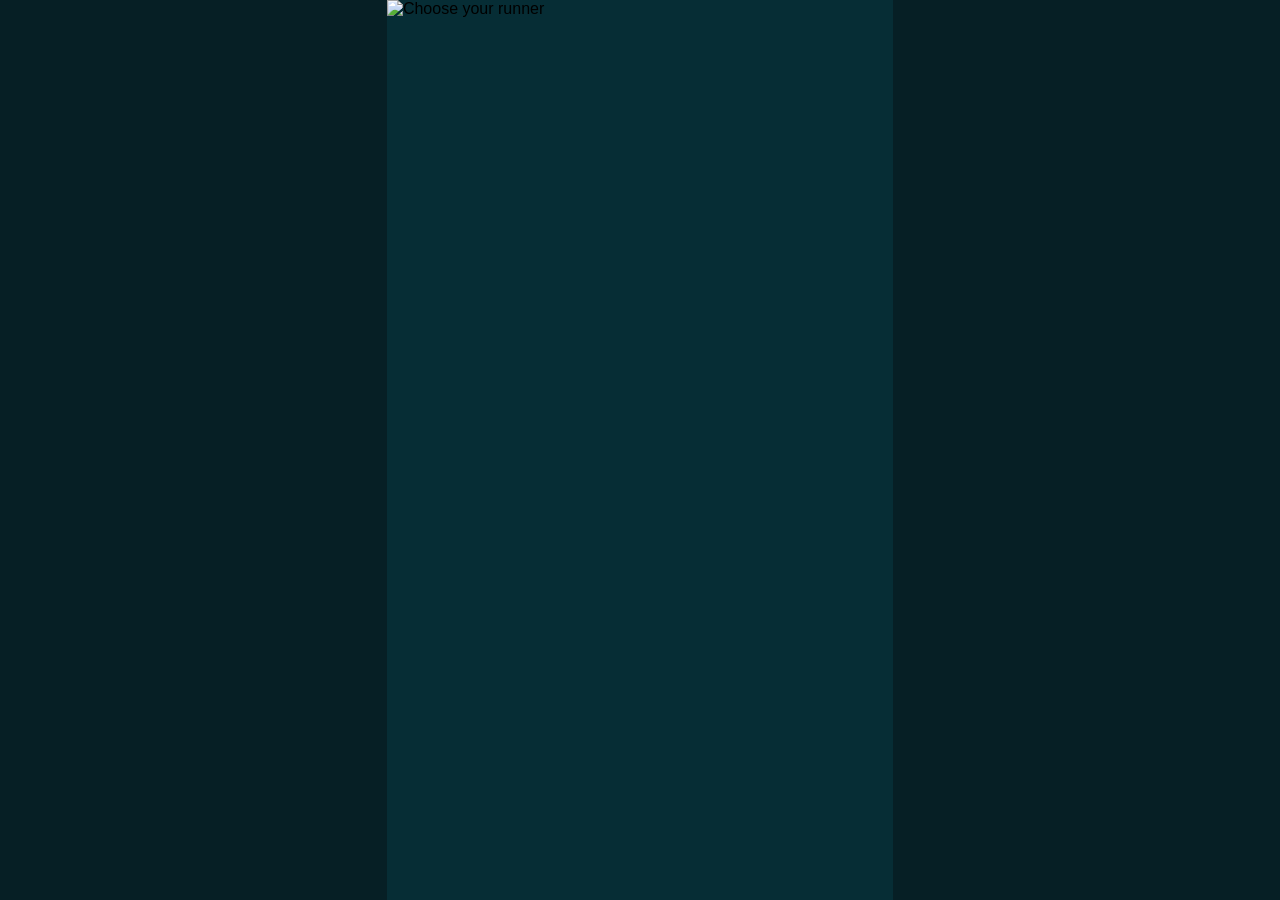
==== screen02.html @ 39b7ab06 "Add files via upload" ====
<!doctype html><html lang="en"><head><meta charset="utf-8"><meta name="viewport" content="width=device-width,initial-scale=1,viewport-fit=cover,user-scalable=no"><title>Choose Your Runner</title><link rel="stylesheet" href="./styles.css"></head><body><div id="app"><div class="screen active"><img id="runnerArt" class="art" alt="Choose your runner"><div id="cards"></div><button class="hotspot" aria-label="Back" style="left:2%;top:2%;width:18%;height:8%" onclick="BR.go('index.html')"></button><button id="confirmHotspot" class="hotspot" aria-label="Choose runner" style="right:4%;bottom:7%;width:46%;height:13%"></button></div></div><div id="flash"></div><script src="./app.js"></script><script>
const names={rookie:"THE ROOKIE",skater:"THE SKATER",brona:"BRONA",racer:"THE RACER",chiller:"THE CHILLER",dreamer:"THE DREAMER"};
const art=document.getElementById('runnerArt');
function render(){
  const c=BR.selected(); art.src=BR.A+'screen02-'+c+'.png';
}
function select(c){BR.setSelected(c);render();BR.toast(names[c]+' SELECTED')}
const cards=document.getElementById('cards');
BR.CHARACTERS.forEach((c,i)=>{
  const b=document.createElement('button');b.className='hotspot';b.setAttribute('aria-label',names[c]);
  b.style.left=(1+i*16.35)+'%';b.style.width='15.8%';b.style.top='24%';b.style.height='20%';
  b.onclick=()=>select(c);cards.appendChild(b);
});
document.getElementById('confirmHotspot').onclick=()=>{BR.confirmSound();BR.go('screen03.html',false)};
render();
</script></body></html>
---- styles.css ----
:root{
  --cream:#f7edcf;
  --teal:#062d35;
  --orange:#ffad16;
  --red:#ef3d2f;
  --ink:#08151a;
}
*{box-sizing:border-box;-webkit-tap-highlight-color:transparent}
html,body{margin:0;width:100%;height:100%;background:#061f25;overflow:hidden}
body{font-family:Arial,Helvetica,sans-serif}
#app{position:fixed;inset:0;background:var(--teal);overflow:hidden}
.screen{position:absolute;inset:0;opacity:0;pointer-events:none;transform:translateX(2%);transition:opacity .22s ease,transform .32s cubic-bezier(.2,.8,.2,1)}
.screen.active{opacity:1;pointer-events:auto;transform:none}
.art{position:absolute;inset:0;width:100%;height:100%;object-fit:cover;display:block;user-select:none}
.hotspot{position:absolute;border:0;background:transparent;cursor:pointer;z-index:5}
.hotspot:active{transform:scale(.98)}
#flash{position:fixed;inset:0;background:#fff;opacity:0;pointer-events:none;z-index:100}
#flash.on{animation:flash .35s ease}
@keyframes flash{0%{opacity:.0}35%{opacity:.18}100%{opacity:0}}
.toast{position:fixed;left:50%;bottom:5%;transform:translate(-50%,20px);opacity:0;z-index:120;padding:12px 20px;border-radius:999px;background:#061a20;color:var(--cream);border:2px solid var(--orange);font-weight:800;letter-spacing:.04em;transition:.25s}
.toast.show{opacity:1;transform:translate(-50%,0)}
/* Screen 05 */
#scanner{background:#06242b}
.scan-header{position:absolute;top:3.5%;left:4%;right:4%;text-align:center;color:var(--cream);z-index:3}
.scan-header h1{margin:0;font-size:clamp(42px,8vw,82px);line-height:.9;font-weight:1000;letter-spacing:-.04em}
.scan-header h2{margin:0;font-size:clamp(28px,5.5vw,58px);line-height:1;font-weight:1000}
.scan-header p{margin:14px 0 0;font-size:clamp(16px,3.3vw,30px);font-weight:700}
.scan-frame{position:absolute;left:8%;right:8%;top:36%;height:34%;border:8px solid #fff;border-radius:28px;box-shadow:0 0 0 5px #ef3d2f,0 0 35px rgba(255,174,22,.3);overflow:hidden;background:#092b31;z-index:2}
#camera{width:100%;height:100%;object-fit:cover;display:none;transform:scaleX(-1)}
.camera-placeholder{position:absolute;inset:0;display:flex;align-items:center;justify-content:center;color:#cfc6aa;font-weight:900;font-size:clamp(18px,4vw,34px);text-align:center;padding:30px}
.scan-corners:before,.scan-corners:after{content:"";position:absolute;inset:5%;border:4px solid transparent;border-top-color:#ff392d;border-left-color:#ff392d;border-radius:18px;pointer-events:none}
.scan-line{position:absolute;left:6%;right:6%;height:4px;background:#ff3d2f;box-shadow:0 0 15px #ff3d2f;top:15%;opacity:0;z-index:4}
.scanning .scan-line{opacity:1;animation:scanline 1.7s linear infinite}
@keyframes scanline{0%{top:10%}50%{top:85%}100%{top:10%}}
.scan-btn{position:absolute;left:12%;right:12%;bottom:7%;height:8%;border-radius:22px;border:3px solid #f7edcf;background:#ffad16;color:#07191d;font-size:clamp(20px,4vw,34px);font-weight:1000;z-index:4}
.close-scan{position:absolute;left:4%;top:3%;z-index:5;background:none;border:0;color:var(--cream);font-size:50px;line-height:1}
.bolt{position:absolute;right:5%;top:3%;z-index:5;color:var(--orange);font-size:48px}
.status{position:absolute;bottom:2%;left:0;right:0;text-align:center;color:var(--cream);font-size:clamp(18px,4vw,30px);font-weight:800;z-index:3}
.success{position:absolute;inset:0;background:rgba(6,36,43,.94);display:none;z-index:10;align-items:center;justify-content:center;flex-direction:column;text-align:center;color:var(--cream);padding:30px}
.success.show{display:flex}
.success h3{font-size:clamp(38px,8vw,72px);margin:0 0 12px;color:var(--orange)}
.success p{font-size:clamp(16px,4vw,28px);max-width:760px}
.success button{margin-top:20px;padding:14px 28px;border-radius:16px;border:2px solid var(--cream);background:var(--red);color:#fff;font-size:20px;font-weight:900}
@media (orientation:landscape){
  #app{max-width:56.25vh;margin:auto}
}
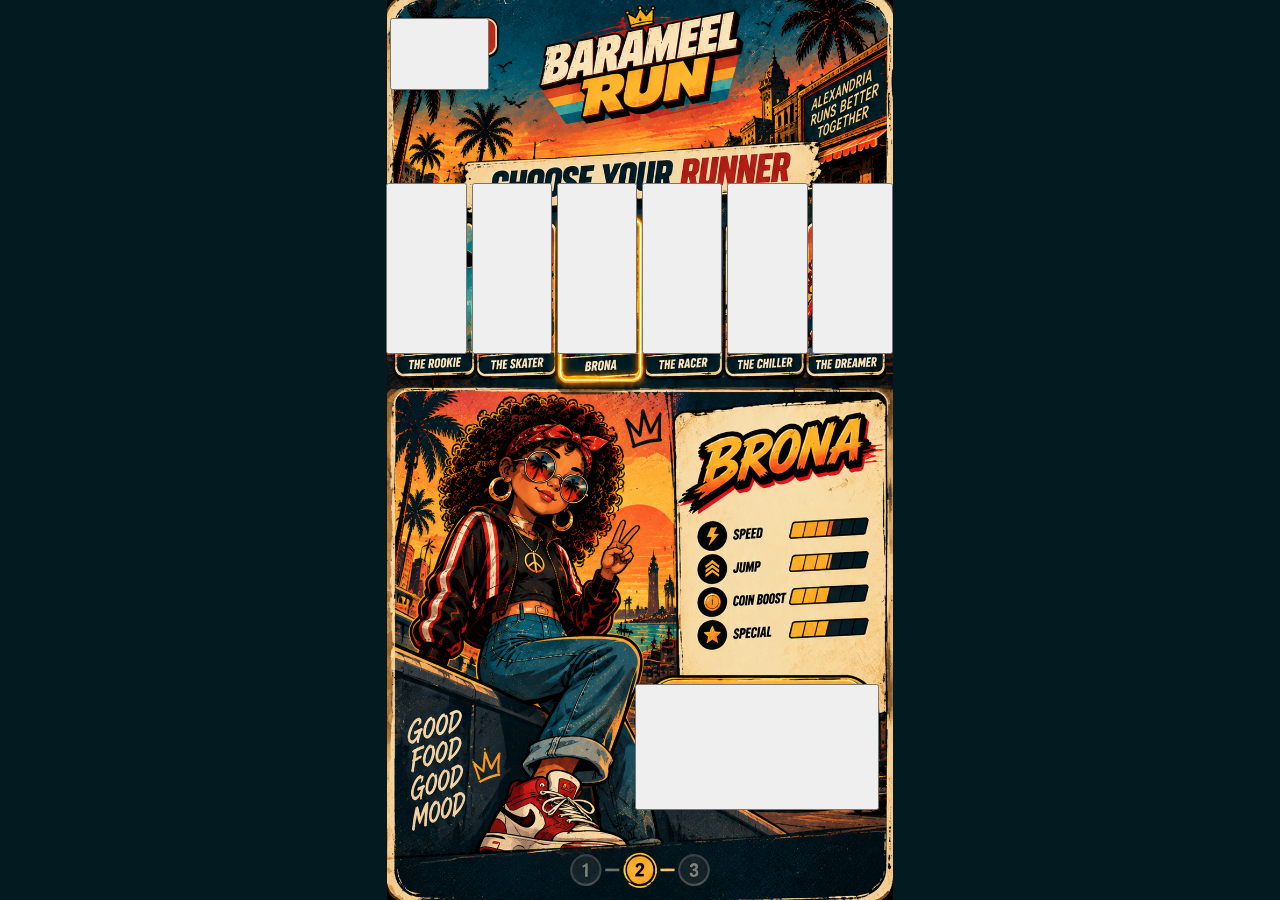
==== commit d470144c: "Add files via upload" ====
--- a/screen02.html
+++ b/screen02.html
@@ -1,16 +1,7 @@
-<!doctype html><html lang="en"><head><meta charset="utf-8"><meta name="viewport" content="width=device-width,initial-scale=1,viewport-fit=cover,user-scalable=no"><title>Choose Your Runner</title><link rel="stylesheet" href="./styles.css"></head><body><div id="app"><div class="screen active"><img id="runnerArt" class="art" alt="Choose your runner"><div id="cards"></div><button class="hotspot" aria-label="Back" style="left:2%;top:2%;width:18%;height:8%" onclick="BR.go('index.html')"></button><button id="confirmHotspot" class="hotspot" aria-label="Choose runner" style="right:4%;bottom:7%;width:46%;height:13%"></button></div></div><div id="flash"></div><script src="./app.js"></script><script>
-const names={rookie:"THE ROOKIE",skater:"THE SKATER",brona:"BRONA",racer:"THE RACER",chiller:"THE CHILLER",dreamer:"THE DREAMER"};
+<!doctype html><html lang="en"><head><meta charset="utf-8"><meta name="viewport" content="width=device-width,initial-scale=1,viewport-fit=cover,user-scalable=no"><title>BARAMEEL RUN — Choose Your Runner</title><link rel="stylesheet" href="./styles.css"></head><body><main class="stage fade-in"><img id="runnerArt" class="base" alt="Choose your runner"><div id="cards"></div><button class="hotspot" aria-label="Back" style="left:2%;top:2%;width:19%;height:8%" onclick="BR.go('index.html')"></button><button id="confirm" class="hotspot" aria-label="Choose runner" style="left:49%;bottom:10%;width:47%;height:14%"></button></main><script src="./app.js"></script><script>
 const art=document.getElementById('runnerArt');
-function render(){
-  const c=BR.selected(); art.src=BR.A+'screen02-'+c+'.png';
-}
-function select(c){BR.setSelected(c);render();BR.toast(names[c]+' SELECTED')}
-const cards=document.getElementById('cards');
-BR.CHARACTERS.forEach((c,i)=>{
-  const b=document.createElement('button');b.className='hotspot';b.setAttribute('aria-label',names[c]);
-  b.style.left=(1+i*16.35)+'%';b.style.width='15.8%';b.style.top='24%';b.style.height='20%';
-  b.onclick=()=>select(c);cards.appendChild(b);
-});
-document.getElementById('confirmHotspot').onclick=()=>{BR.confirmSound();BR.go('screen03.html',false)};
-render();
-</script></body></html>+function render(){art.src='./assets/screen02-'+BR.selected()+'.png'}
+function select(c){BR.selectRunner(c);render();BR.selectSound(c);BR.flash();BR.toast(BR.RUNNERS[c].name+' SELECTED')}
+BR.CHARACTERS.forEach((c,i)=>{const b=document.createElement('button');b.className='hotspot';b.setAttribute('aria-label',BR.RUNNERS[c].name);b.style.left=(1.3+i*16.35)+'%';b.style.width='15.5%';b.style.top='20.3%';b.style.height='19%';b.onclick=()=>select(c);document.getElementById('cards').appendChild(b)});
+document.getElementById('confirm').onclick=()=>{BR.confirmSound();BR.go('screen03.html')};render();
+</script></body></html>
--- a/styles.css
+++ b/styles.css
@@ -1,47 +1,62 @@
+:root{
+  --teal:#062731;--teal2:#0b3540;--cream:#f7ecd5;--orange:#f04b28;--yellow:#f7bd27;--red:#d92f25;--cyan:#18cbd0;--green:#35c86b;--ink:#071a20;
+}
+*{box-sizing:border-box}
+html,body{margin:0;width:100%;height:100%;min-height:100%;background:#031a21;color:var(--cream);font-family:Arial,Helvetica,sans-serif;overflow:hidden}
+body{min-height:100dvh;display:grid;place-items:center;padding:env(safe-area-inset-top) env(safe-area-inset-right) env(safe-area-inset-bottom) env(safe-area-inset-left)}
+.stage{position:relative;width:min(100vw,calc(100dvh * .5784));height:min(100dvh,calc(100vw / .5784));aspect-ratio:996/1722;overflow:hidden;isolation:isolate}
+.stage>img.base{position:absolute;inset:0;width:100%;height:100%;object-fit:contain;object-position:center;display:block;user-select:none;-webkit-user-drag:none}
+.hotspot{position:absolute;display:block;z-index:20;cursor:pointer;-webkit-tap-highlight-color:transparent}
+.hotspot:active{transform:scale(.985)}
+.back{left:1%;top:2%;width:19%;height:5.5%}
+.fade-in{animation:fadeIn .22s ease both}.flash{animation:flash .2s ease}
+@keyframes fadeIn{from{opacity:0;transform:scale(1.012)}to{opacity:1;transform:none}}
+@keyframes flash{0%{filter:brightness(1)}45%{filter:brightness(1.35)}100%{filter:brightness(1)}}
+.toast{position:fixed;left:50%;bottom:20px;transform:translateX(-50%);background:var(--ink);color:var(--cream);border:2px solid var(--yellow);padding:10px 14px;border-radius:12px;font-weight:900;z-index:100;box-shadow:0 5px 0 #0008;opacity:0;pointer-events:none;transition:.18s}
+.toast.show{opacity:1}
 
-:root{
-  --cream:#f7edcf;
-  --teal:#062d35;
-  --orange:#ffad16;
-  --red:#ef3d2f;
-  --ink:#08151a;
-}
-*{box-sizing:border-box;-webkit-tap-highlight-color:transparent}
-html,body{margin:0;width:100%;height:100%;background:#061f25;overflow:hidden}
-body{font-family:Arial,Helvetica,sans-serif}
-#app{position:fixed;inset:0;background:var(--teal);overflow:hidden}
-.screen{position:absolute;inset:0;opacity:0;pointer-events:none;transform:translateX(2%);transition:opacity .22s ease,transform .32s cubic-bezier(.2,.8,.2,1)}
-.screen.active{opacity:1;pointer-events:auto;transform:none}
-.art{position:absolute;inset:0;width:100%;height:100%;object-fit:cover;display:block;user-select:none}
-.hotspot{position:absolute;border:0;background:transparent;cursor:pointer;z-index:5}
-.hotspot:active{transform:scale(.98)}
-#flash{position:fixed;inset:0;background:#fff;opacity:0;pointer-events:none;z-index:100}
-#flash.on{animation:flash .35s ease}
-@keyframes flash{0%{opacity:.0}35%{opacity:.18}100%{opacity:0}}
-.toast{position:fixed;left:50%;bottom:5%;transform:translate(-50%,20px);opacity:0;z-index:120;padding:12px 20px;border-radius:999px;background:#061a20;color:var(--cream);border:2px solid var(--orange);font-weight:800;letter-spacing:.04em;transition:.25s}
-.toast.show{opacity:1;transform:translate(-50%,0)}
+/* Screen 03 runner traits overlay */
+.traits-overlay{position:absolute;left:56.8%;top:53.65%;width:39.1%;height:10.9%;z-index:12;border:2px solid var(--cream);border-radius:16px;background:rgba(6,39,49,.985);padding:2.6% 2.2%;display:flex;flex-direction:column;justify-content:space-between;box-shadow:0 3px 0 #0008;overflow:hidden}
+.trait-row{display:grid;grid-template-columns:22% 1fr;align-items:center;gap:3%;height:20%;font-size:clamp(7px,1.05vw,13px);font-weight:1000;letter-spacing:-.2px}
+.trait-label{display:flex;align-items:center;gap:4%;white-space:nowrap}
+.trait-dot{width:1.45em;height:1.45em;border-radius:50%;display:inline-grid;place-items:center;color:#061b22;background:var(--cream);font-size:.72em;flex:none}
+.trait-row:nth-child(1) .trait-dot{background:var(--orange)}
+.trait-row:nth-child(2) .trait-dot{background:var(--yellow)}
+.trait-row:nth-child(3) .trait-dot{background:var(--cyan)}
+.trait-row:nth-child(4) .trait-dot{background:var(--green)}
+.trait-bar{height:55%;background:#203c43;border-radius:999px;overflow:hidden;border:1px solid #173039;position:relative}
+.trait-fill{height:100%;width:0;border-radius:999px;transition:width .48s cubic-bezier(.2,.9,.2,1);position:relative}
+.trait-fill::after{content:"";position:absolute;inset:0;background:repeating-linear-gradient(90deg,transparent 0 12%,rgba(255,255,255,.22) 12.5% 14%);mix-blend-mode:screen}
+.trait-row:nth-child(1) .trait-fill{background:var(--orange)}
+.trait-row:nth-child(2) .trait-fill{background:var(--yellow)}
+.trait-row:nth-child(3) .trait-fill{background:var(--cyan)}
+.trait-row:nth-child(4) .trait-fill{background:var(--green)}
+.trait-fill.pulse{animation:traitPulse .52s ease}
+@keyframes traitPulse{0%{filter:brightness(1);transform:scaleX(.86);transform-origin:left}55%{filter:brightness(1.45)}100%{filter:brightness(1);transform:scaleX(1)}}
+.trait-value{text-align:right;font-size:.82em;opacity:.95}
+
 /* Screen 05 */
-#scanner{background:#06242b}
-.scan-header{position:absolute;top:3.5%;left:4%;right:4%;text-align:center;color:var(--cream);z-index:3}
-.scan-header h1{margin:0;font-size:clamp(42px,8vw,82px);line-height:.9;font-weight:1000;letter-spacing:-.04em}
-.scan-header h2{margin:0;font-size:clamp(28px,5.5vw,58px);line-height:1;font-weight:1000}
-.scan-header p{margin:14px 0 0;font-size:clamp(16px,3.3vw,30px);font-weight:700}
-.scan-frame{position:absolute;left:8%;right:8%;top:36%;height:34%;border:8px solid #fff;border-radius:28px;box-shadow:0 0 0 5px #ef3d2f,0 0 35px rgba(255,174,22,.3);overflow:hidden;background:#092b31;z-index:2}
-#camera{width:100%;height:100%;object-fit:cover;display:none;transform:scaleX(-1)}
-.camera-placeholder{position:absolute;inset:0;display:flex;align-items:center;justify-content:center;color:#cfc6aa;font-weight:900;font-size:clamp(18px,4vw,34px);text-align:center;padding:30px}
-.scan-corners:before,.scan-corners:after{content:"";position:absolute;inset:5%;border:4px solid transparent;border-top-color:#ff392d;border-left-color:#ff392d;border-radius:18px;pointer-events:none}
-.scan-line{position:absolute;left:6%;right:6%;height:4px;background:#ff3d2f;box-shadow:0 0 15px #ff3d2f;top:15%;opacity:0;z-index:4}
-.scanning .scan-line{opacity:1;animation:scanline 1.7s linear infinite}
-@keyframes scanline{0%{top:10%}50%{top:85%}100%{top:10%}}
-.scan-btn{position:absolute;left:12%;right:12%;bottom:7%;height:8%;border-radius:22px;border:3px solid #f7edcf;background:#ffad16;color:#07191d;font-size:clamp(20px,4vw,34px);font-weight:1000;z-index:4}
-.close-scan{position:absolute;left:4%;top:3%;z-index:5;background:none;border:0;color:var(--cream);font-size:50px;line-height:1}
-.bolt{position:absolute;right:5%;top:3%;z-index:5;color:var(--orange);font-size:48px}
-.status{position:absolute;bottom:2%;left:0;right:0;text-align:center;color:var(--cream);font-size:clamp(18px,4vw,30px);font-weight:800;z-index:3}
-.success{position:absolute;inset:0;background:rgba(6,36,43,.94);display:none;z-index:10;align-items:center;justify-content:center;flex-direction:column;text-align:center;color:var(--cream);padding:30px}
-.success.show{display:flex}
-.success h3{font-size:clamp(38px,8vw,72px);margin:0 0 12px;color:var(--orange)}
-.success p{font-size:clamp(16px,4vw,28px);max-width:760px}
-.success button{margin-top:20px;padding:14px 28px;border-radius:16px;border:2px solid var(--cream);background:var(--red);color:#fff;font-size:20px;font-weight:900}
-@media (orientation:landscape){
-  #app{max-width:56.25vh;margin:auto}
-}
+.scan-stage{position:relative;width:min(100vw,calc(100dvh * .5625));height:min(100dvh,calc(100vw / .5625));aspect-ratio:9/16;background:var(--teal);overflow:hidden;color:var(--cream)}
+.scan-stage:before{content:"";position:absolute;inset:0;background:radial-gradient(circle at 50% 32%,#0f4a55 0,#082f39 42%,#041f27 100%);z-index:0}
+.scan-close{position:absolute;left:6%;top:3.5%;width:12%;height:5.5%;z-index:20;color:var(--cream);font-size:clamp(28px,7vw,54px);font-weight:900;line-height:1;text-decoration:none;text-align:center}
+.scan-bolt{position:absolute;right:6%;top:3.2%;color:var(--yellow);font-size:clamp(28px,7vw,54px);z-index:10}
+.scan-title{position:absolute;top:5.5%;left:7%;right:7%;z-index:5;text-align:center;font-weight:1000;line-height:.82;letter-spacing:-.04em;font-size:clamp(48px,13vw,108px);text-transform:uppercase;text-shadow:4px 4px 0 #000}
+.scan-title span{display:block;color:var(--cream)}
+.scan-sub{position:absolute;top:25%;left:8%;right:8%;z-index:5;text-align:center;font-size:clamp(17px,4.5vw,31px);font-weight:900;line-height:1.05}
+.camera-frame{position:absolute;left:7%;right:7%;top:32%;height:39%;z-index:4;border:7px solid var(--red);border-radius:28px;background:#061f27;box-shadow:0 0 0 6px var(--cream),0 0 25px #f04b2855;overflow:hidden}
+.camera-inner{position:absolute;inset:16px;border:4px solid var(--red);border-radius:20px;overflow:hidden;background:#061f27}
+#cameraVideo{width:100%;height:100%;object-fit:cover;display:none;transform:scaleX(-1)}
+.camera-placeholder{position:absolute;inset:0;display:grid;place-items:center;text-align:center;padding:12%;font-weight:1000;font-size:clamp(20px,5vw,36px);line-height:1.05}
+.scan-line{position:absolute;left:7%;right:7%;top:50%;height:4px;background:var(--yellow);box-shadow:0 0 12px var(--yellow);display:none;animation:scanline 1.6s linear infinite;z-index:6}
+@keyframes scanline{0%{transform:translateY(-130px);opacity:0}12%{opacity:1}88%{opacity:1}100%{transform:translateY(130px);opacity:0}}
+.corner{position:absolute;width:48px;height:48px;border-color:var(--cream);border-style:solid;z-index:7;filter:drop-shadow(0 0 3px #000)}
+.c1{left:12px;top:12px;border-width:5px 0 0 5px}.c2{right:12px;top:12px;border-width:5px 5px 0 0}.c3{left:12px;bottom:12px;border-width:0 0 5px 5px}.c4{right:12px;bottom:12px;border-width:0 5px 5px 0}
+.scan-button{position:absolute;left:10%;right:10%;bottom:9%;height:10%;z-index:8;border:4px solid var(--cream);border-radius:24px;background:var(--yellow);color:#071d24;font-size:clamp(22px,6vw,42px);font-weight:1000;line-height:.9;box-shadow:0 7px 0 #000;cursor:pointer}
+.scan-status{position:absolute;left:8%;right:8%;bottom:3%;text-align:center;font-weight:900;font-size:clamp(14px,4vw,24px);z-index:8}
+.scan-success{position:absolute;inset:0;background:#062731eF;z-index:30;display:none;place-items:center;text-align:center;padding:15%;font-weight:1000}
+.scan-success.show{display:grid;animation:fadeIn .2s ease}
+.scan-success .box{border:5px solid var(--yellow);border-radius:24px;padding:22px;background:#0a3742;box-shadow:0 8px 0 #000;color:var(--cream)}
+.scan-success strong{display:block;color:var(--yellow);font-size:clamp(34px,9vw,70px)}
+
+@media (max-aspect-ratio:9/19){.scan-stage{width:100vw;height:calc(100vw * 16 / 9)}}
+@media (min-aspect-ratio:9/15){.scan-stage{height:100dvh;width:calc(100dvh * 9 / 16)}}
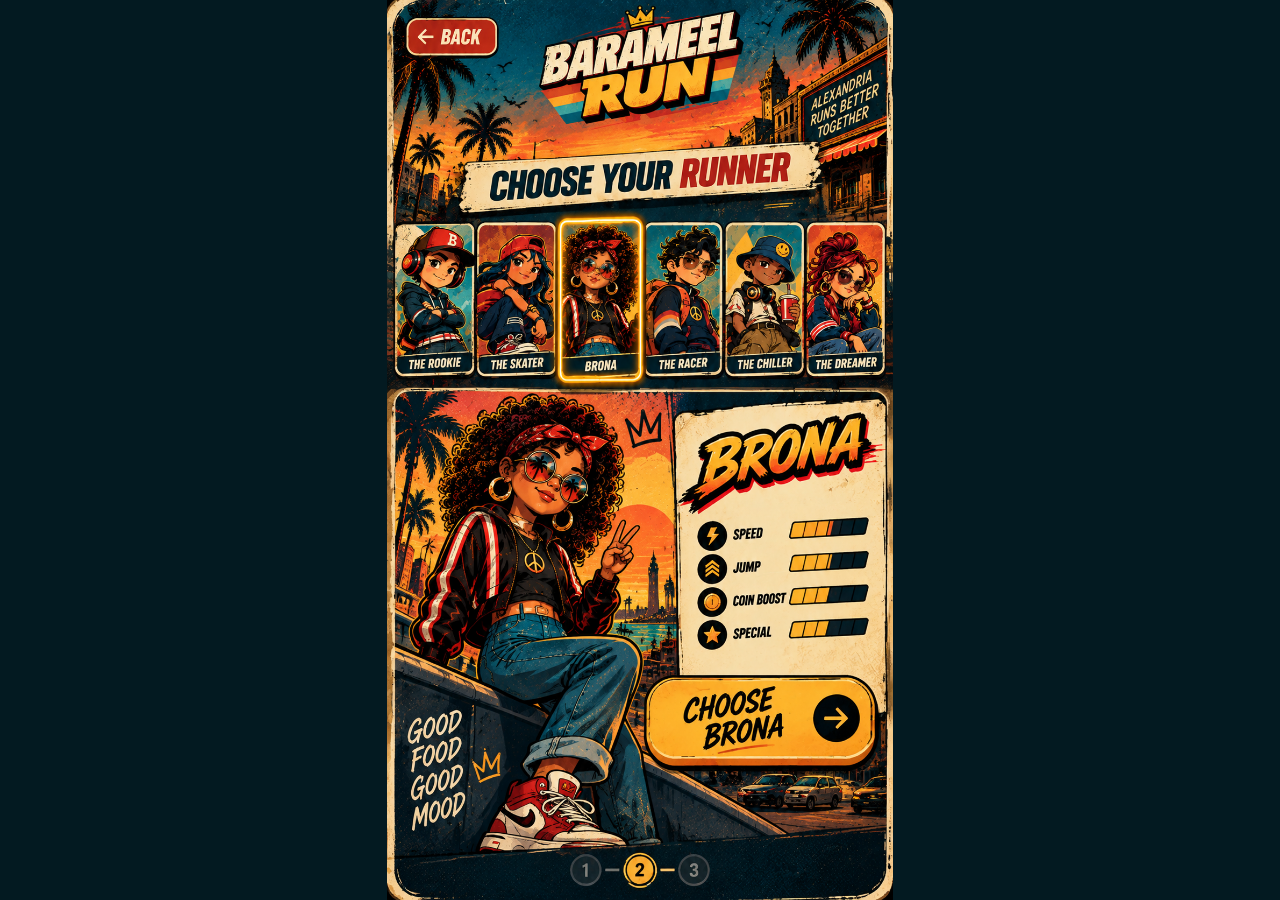
==== commit 0e830168: "Add files via upload" ====
--- a/screen02.html
+++ b/screen02.html
@@ -1,6 +1,6 @@
 <!doctype html><html lang="en"><head><meta charset="utf-8"><meta name="viewport" content="width=device-width,initial-scale=1,viewport-fit=cover,user-scalable=no"><title>BARAMEEL RUN — Choose Your Runner</title><link rel="stylesheet" href="./styles.css"></head><body><main class="stage fade-in"><img id="runnerArt" class="base" alt="Choose your runner"><div id="cards"></div><button class="hotspot" aria-label="Back" style="left:2%;top:2%;width:19%;height:8%" onclick="BR.go('index.html')"></button><button id="confirm" class="hotspot" aria-label="Choose runner" style="left:49%;bottom:10%;width:47%;height:14%"></button></main><script src="./app.js"></script><script>
 const art=document.getElementById('runnerArt');
-function render(){art.src='./assets/screen02-'+BR.selected()+'.png'}
+function render(){const c=BR.selected();BR.setArt('runnerArt','./assets/screen02-'+c+'.png',['./assets/screen03-'+c+'.png'])}
 function select(c){BR.selectRunner(c);render();BR.selectSound(c);BR.flash();BR.toast(BR.RUNNERS[c].name+' SELECTED')}
 BR.CHARACTERS.forEach((c,i)=>{const b=document.createElement('button');b.className='hotspot';b.setAttribute('aria-label',BR.RUNNERS[c].name);b.style.left=(1.3+i*16.35)+'%';b.style.width='15.5%';b.style.top='20.3%';b.style.height='19%';b.onclick=()=>select(c);document.getElementById('cards').appendChild(b)});
 document.getElementById('confirm').onclick=()=>{BR.confirmSound();BR.go('screen03.html')};render();
--- a/styles.css
+++ b/styles.css
@@ -5,8 +5,8 @@
 html,body{margin:0;width:100%;height:100%;min-height:100%;background:#031a21;color:var(--cream);font-family:Arial,Helvetica,sans-serif;overflow:hidden}
 body{min-height:100dvh;display:grid;place-items:center;padding:env(safe-area-inset-top) env(safe-area-inset-right) env(safe-area-inset-bottom) env(safe-area-inset-left)}
 .stage{position:relative;width:min(100vw,calc(100dvh * .5784));height:min(100dvh,calc(100vw / .5784));aspect-ratio:996/1722;overflow:hidden;isolation:isolate}
-.stage>img.base{position:absolute;inset:0;width:100%;height:100%;object-fit:contain;object-position:center;display:block;user-select:none;-webkit-user-drag:none}
-.hotspot{position:absolute;display:block;z-index:20;cursor:pointer;-webkit-tap-highlight-color:transparent}
+.stage>img.base{position:absolute;inset:0;width:100%;height:100%;object-fit:contain;object-position:center;display:block;user-select:none;-webkit-user-drag:none;opacity:0;transition:opacity .16s ease}.stage>img.base.art-ready{opacity:1}
+.hotspot{position:absolute;display:block;z-index:20;cursor:pointer;-webkit-tap-highlight-color:transparent;background:transparent!important;border:0!important;outline:0!important;padding:0!important;margin:0!important;appearance:none!important;-webkit-appearance:none!important;box-shadow:none!important;color:transparent!important;font-size:0!important}
 .hotspot:active{transform:scale(.985)}
 .back{left:1%;top:2%;width:19%;height:5.5%}
 .fade-in{animation:fadeIn .22s ease both}.flash{animation:flash .2s ease}
@@ -60,3 +60,10 @@
 
 @media (max-aspect-ratio:9/19){.scan-stage{width:100vw;height:calc(100vw * 16 / 9)}}
 @media (min-aspect-ratio:9/15){.scan-stage{height:100dvh;width:calc(100dvh * 9 / 16)}}
+
+/* Prevent browser default controls from flashing as white rectangles. */
+button{font:inherit}
+body.art-loading:after{content:"LOADING…";position:fixed;z-index:9999;left:50%;top:50%;transform:translate(-50%,-50%);padding:10px 18px;border:3px solid var(--yellow);border-radius:14px;background:var(--teal);color:var(--cream);font-weight:1000;letter-spacing:.08em;box-shadow:0 5px 0 #000;pointer-events:none}
+.scan-stage{width:min(100vw,calc(100dvh * .5625));height:min(100dvh,calc(100vw / .5625));max-width:100vw;max-height:100dvh}
+#cameraVideo{transform:none!important;object-fit:cover}
+.scan-qr-badge{position:absolute;left:50%;top:76%;transform:translateX(-50%);z-index:8;color:var(--yellow);font-size:clamp(12px,3.2vw,21px);font-weight:1000;letter-spacing:.12em;text-align:center}
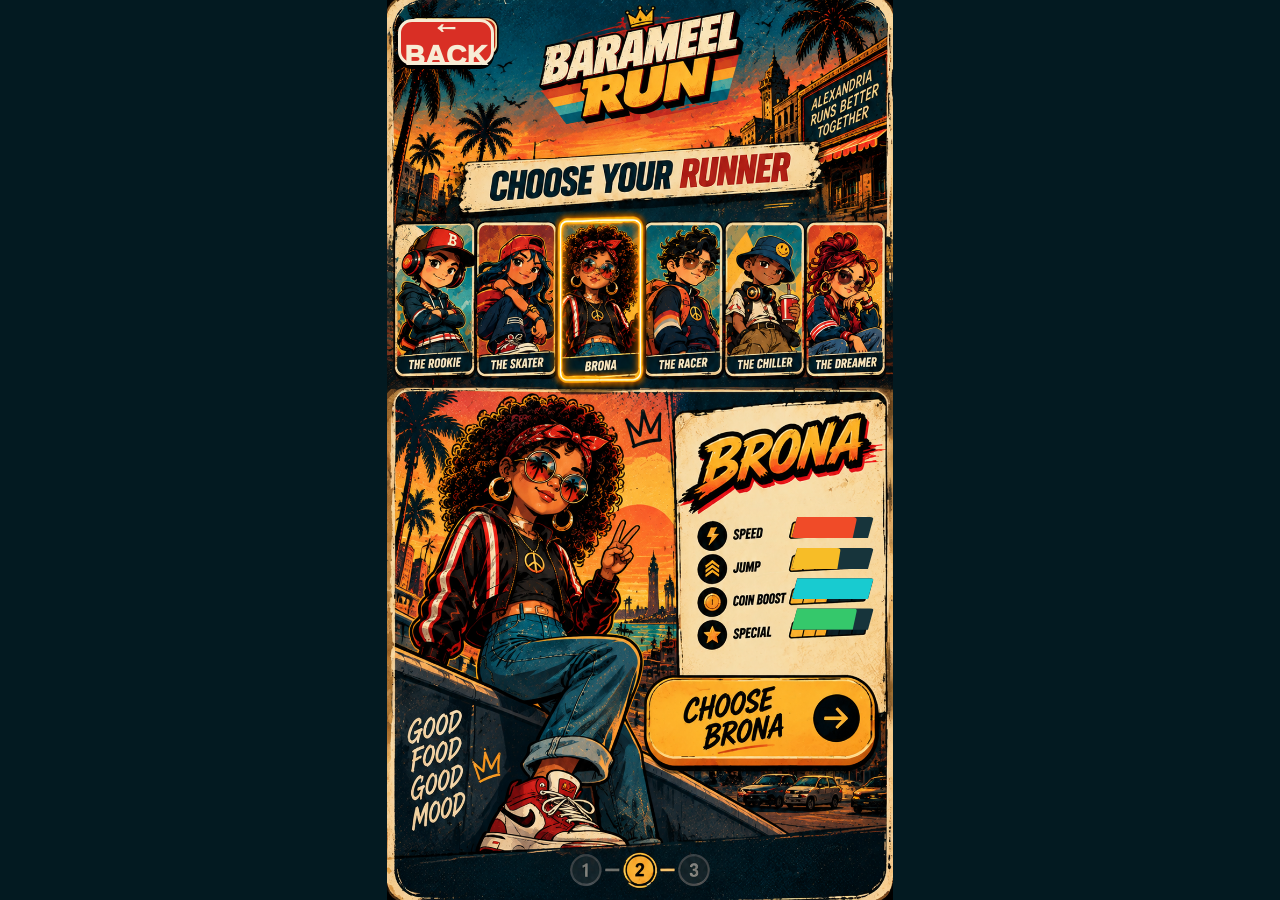
==== commit d5b4fe31: "Add files via upload" ====
--- a/screen02.html
+++ b/screen02.html
@@ -1,7 +1,18 @@
-<!doctype html><html lang="en"><head><meta charset="utf-8"><meta name="viewport" content="width=device-width,initial-scale=1,viewport-fit=cover,user-scalable=no"><title>BARAMEEL RUN — Choose Your Runner</title><link rel="stylesheet" href="./styles.css"></head><body><main class="stage fade-in"><img id="runnerArt" class="base" alt="Choose your runner"><div id="cards"></div><button class="hotspot" aria-label="Back" style="left:2%;top:2%;width:19%;height:8%" onclick="BR.go('index.html')"></button><button id="confirm" class="hotspot" aria-label="Choose runner" style="left:49%;bottom:10%;width:47%;height:14%"></button></main><script src="./app.js"></script><script>
+<!doctype html><html lang="en"><head><meta charset="utf-8"><meta name="viewport" content="width=device-width,initial-scale=1,viewport-fit=cover,user-scalable=no"><title>BARAMEEL RUN — Choose Your Runner</title><link rel="stylesheet" href="./styles.css"></head><body><main class="stage fade-in"><img id="runnerArt" class="base" alt="Choose your runner"><div id="cards"></div><div id="barOverlay" class="screen02-bars" aria-hidden="true"><div class="screen02-bar"><div class="fill"></div></div><div class="screen02-bar"><div class="fill"></div></div><div class="screen02-bar"><div class="fill"></div></div><div class="screen02-bar"><div class="fill"></div></div></div><button class="hotspot" aria-label="Back" style="left:2%;top:2%;width:19%;height:8%" onclick="back()"></button><button id="confirm" class="hotspot" aria-label="Choose runner" style="left:49%;bottom:10%;width:47%;height:14%"></button><button id="backFallback" class="back-fallback show" type="button" aria-label="Back" onclick="back()">← BACK</button></main><script src="./app.js"></script><script>
 const art=document.getElementById('runnerArt');
-function render(){const c=BR.selected();BR.setArt('runnerArt','./assets/screen02-'+c+'.png',['./assets/screen03-'+c+'.png'])}
+const overlay=document.getElementById('barOverlay');
+const backFallback=document.getElementById('backFallback');
+const values=BR.RUNNERS;
+function back(){BR.backSound();BR.go('index.html')}
+function render(){
+  const c=BR.selected(),r=values[c];
+  BR.setArt('runnerArt','./assets/screen02-'+c+'.png',BR.CHARACTERS.map(k=>'./assets/screen03-'+k+'.png'));
+  const vals=[r.speed,r.jump,r.coin,r.energy];
+  overlay.classList.remove('animate'); void overlay.offsetWidth; overlay.classList.add('animate');
+  overlay.querySelectorAll('.fill').forEach((el,i)=>el.style.width=(vals[i]*20)+'%');
+}
 function select(c){BR.selectRunner(c);render();BR.selectSound(c);BR.flash();BR.toast(BR.RUNNERS[c].name+' SELECTED')}
 BR.CHARACTERS.forEach((c,i)=>{const b=document.createElement('button');b.className='hotspot';b.setAttribute('aria-label',BR.RUNNERS[c].name);b.style.left=(1.3+i*16.35)+'%';b.style.width='15.5%';b.style.top='20.3%';b.style.height='19%';b.onclick=()=>select(c);document.getElementById('cards').appendChild(b)});
-document.getElementById('confirm').onclick=()=>{BR.confirmSound();BR.go('screen03.html')};render();
-</script></body></html>
+document.getElementById('confirm').onclick=()=>{BR.confirmSound();BR.go('screen03.html')};
+render();
+</script></body></html>
--- a/styles.css
+++ b/styles.css
@@ -15,25 +15,29 @@
 .toast{position:fixed;left:50%;bottom:20px;transform:translateX(-50%);background:var(--ink);color:var(--cream);border:2px solid var(--yellow);padding:10px 14px;border-radius:12px;font-weight:900;z-index:100;box-shadow:0 5px 0 #0008;opacity:0;pointer-events:none;transition:.18s}
 .toast.show{opacity:1}
 
-/* Screen 03 runner traits overlay */
-.traits-overlay{position:absolute;left:56.8%;top:53.65%;width:39.1%;height:10.9%;z-index:12;border:2px solid var(--cream);border-radius:16px;background:rgba(6,39,49,.985);padding:2.6% 2.2%;display:flex;flex-direction:column;justify-content:space-between;box-shadow:0 3px 0 #0008;overflow:hidden}
-.trait-row{display:grid;grid-template-columns:22% 1fr;align-items:center;gap:3%;height:20%;font-size:clamp(7px,1.05vw,13px);font-weight:1000;letter-spacing:-.2px}
-.trait-label{display:flex;align-items:center;gap:4%;white-space:nowrap}
-.trait-dot{width:1.45em;height:1.45em;border-radius:50%;display:inline-grid;place-items:center;color:#061b22;background:var(--cream);font-size:.72em;flex:none}
-.trait-row:nth-child(1) .trait-dot{background:var(--orange)}
-.trait-row:nth-child(2) .trait-dot{background:var(--yellow)}
-.trait-row:nth-child(3) .trait-dot{background:var(--cyan)}
-.trait-row:nth-child(4) .trait-dot{background:var(--green)}
-.trait-bar{height:55%;background:#203c43;border-radius:999px;overflow:hidden;border:1px solid #173039;position:relative}
-.trait-fill{height:100%;width:0;border-radius:999px;transition:width .48s cubic-bezier(.2,.9,.2,1);position:relative}
-.trait-fill::after{content:"";position:absolute;inset:0;background:repeating-linear-gradient(90deg,transparent 0 12%,rgba(255,255,255,.22) 12.5% 14%);mix-blend-mode:screen}
-.trait-row:nth-child(1) .trait-fill{background:var(--orange)}
-.trait-row:nth-child(2) .trait-fill{background:var(--yellow)}
-.trait-row:nth-child(3) .trait-fill{background:var(--cyan)}
-.trait-row:nth-child(4) .trait-fill{background:var(--green)}
-.trait-fill.pulse{animation:traitPulse .52s ease}
-@keyframes traitPulse{0%{filter:brightness(1);transform:scaleX(.86);transform-origin:left}55%{filter:brightness(1.45)}100%{filter:brightness(1);transform:scaleX(1)}}
-.trait-value{text-align:right;font-size:.82em;opacity:.95}
+/* Screen 03: the approved artwork already contains the final color-coded bars.
+   Do not paint a second trait card over the artwork. */
+.traits-overlay{display:none!important}
+
+/* Screen 02: recolor only the existing bar shapes in the artwork.
+   Labels and the artwork remain untouched; these layers sit precisely inside the printed bars. */
+.screen02-bars{position:absolute;left:79.1%;top:57.45%;width:15.8%;height:12.7%;z-index:8;pointer-events:none}
+.screen02-bar{position:absolute;left:0;width:100%;height:18.5%;background:#17343b;clip-path:polygon(7% 0,100% 0,93% 100%,0 100%);border-radius:4px;overflow:hidden}
+.screen02-bar:nth-child(1){top:0}
+.screen02-bar:nth-child(2){top:27%}
+.screen02-bar:nth-child(3){top:53.5%}
+.screen02-bar:nth-child(4){top:80%}
+.screen02-bar .fill{height:100%;width:0;transition:width .55s cubic-bezier(.18,.88,.22,1);clip-path:polygon(7% 0,100% 0,93% 100%,0 100%);border-radius:4px}
+.screen02-bar:nth-child(1) .fill{background:var(--orange)}
+.screen02-bar:nth-child(2) .fill{background:var(--yellow)}
+.screen02-bar:nth-child(3) .fill{background:var(--cyan)}
+.screen02-bar:nth-child(4) .fill{background:var(--green)}
+.screen02-bars.animate .fill{animation:barPop .62s cubic-bezier(.18,.88,.22,1) both}
+@keyframes barPop{0%{width:0;filter:brightness(1)}60%{filter:brightness(1.45)}100%{filter:brightness(1)}}
+
+/* Visible fallback back button used on screens where the supplied artwork has no printed BACK control. */
+.back-fallback{position:absolute;left:3.5%;top:2.1%;z-index:25;width:18.5%;height:5.1%;padding:0 2%;border:3px solid var(--cream);border-radius:14px;background:var(--red);color:var(--cream);font-weight:1000;font-size:clamp(15px,3.35vw,28px);letter-spacing:.02em;box-shadow:0 4px 0 #000;display:none;align-items:center;justify-content:center;line-height:1}
+.back-fallback.show{display:flex}
 
 /* Screen 05 */
 .scan-stage{position:relative;width:min(100vw,calc(100dvh * .5625));height:min(100dvh,calc(100vw / .5625));aspect-ratio:9/16;background:var(--teal);overflow:hidden;color:var(--cream)}
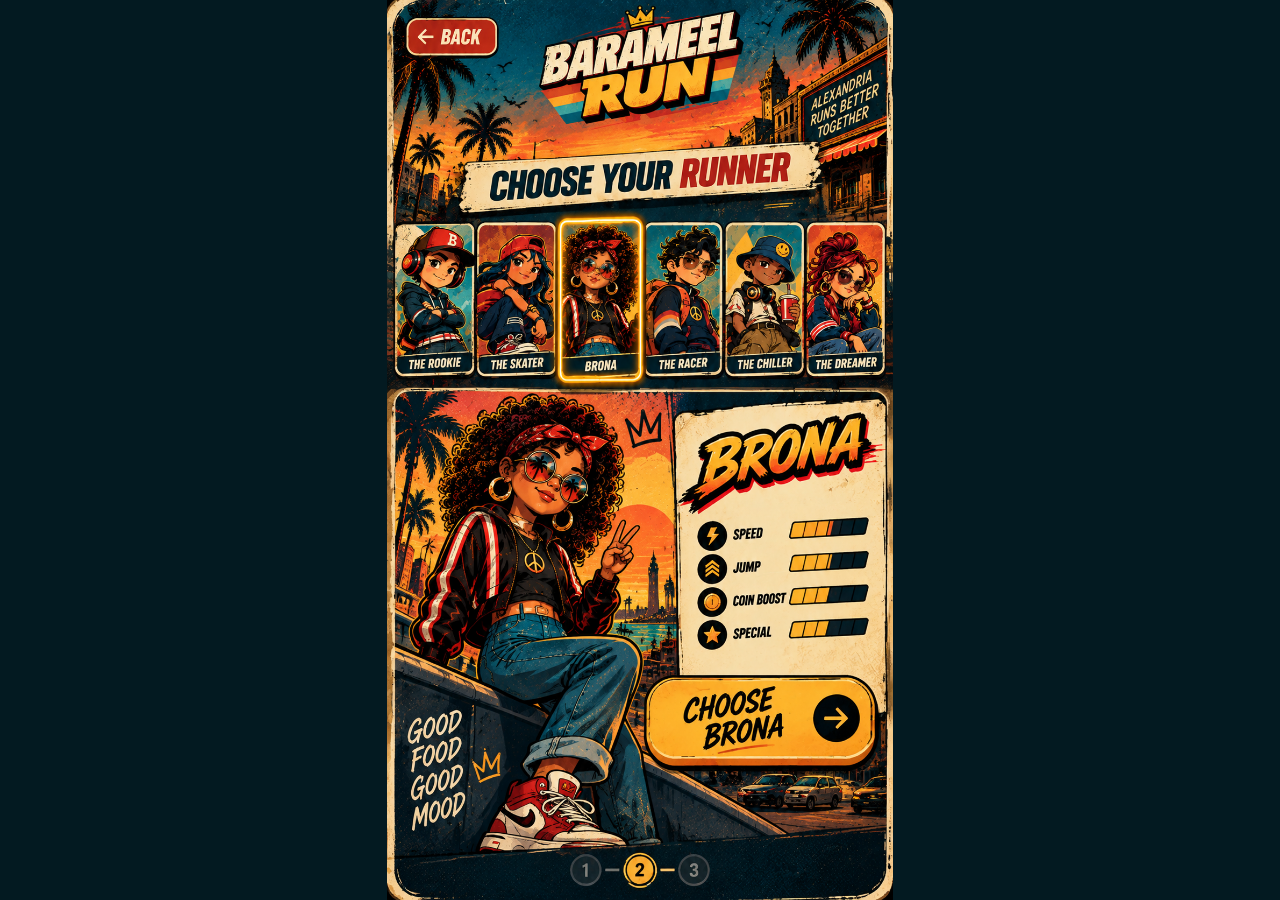
==== commit 6459694d: "Add files via upload" ====
--- a/screen02.html
+++ b/screen02.html
@@ -1,15 +1,10 @@
-<!doctype html><html lang="en"><head><meta charset="utf-8"><meta name="viewport" content="width=device-width,initial-scale=1,viewport-fit=cover,user-scalable=no"><title>BARAMEEL RUN — Choose Your Runner</title><link rel="stylesheet" href="./styles.css"></head><body><main class="stage fade-in"><img id="runnerArt" class="base" alt="Choose your runner"><div id="cards"></div><div id="barOverlay" class="screen02-bars" aria-hidden="true"><div class="screen02-bar"><div class="fill"></div></div><div class="screen02-bar"><div class="fill"></div></div><div class="screen02-bar"><div class="fill"></div></div><div class="screen02-bar"><div class="fill"></div></div></div><button class="hotspot" aria-label="Back" style="left:2%;top:2%;width:19%;height:8%" onclick="back()"></button><button id="confirm" class="hotspot" aria-label="Choose runner" style="left:49%;bottom:10%;width:47%;height:14%"></button><button id="backFallback" class="back-fallback show" type="button" aria-label="Back" onclick="back()">← BACK</button></main><script src="./app.js"></script><script>
+<!doctype html><html lang="en"><head><meta charset="utf-8"><meta name="viewport" content="width=device-width,initial-scale=1,viewport-fit=cover,user-scalable=no"><title>BARAMEEL RUN — Choose Your Runner</title><link rel="stylesheet" href="./styles.css"></head><body><main class="stage fade-in"><img id="runnerArt" class="base" alt="Choose your runner"><div id="cards"></div><button class="hotspot back-hotspot" aria-label="Back" style="left:2%;top:2%;width:19%;height:8%" onclick="back()"></button><button id="confirm" class="hotspot" aria-label="Choose runner" style="left:49%;bottom:10%;width:47%;height:14%"></button></main><script src="./app.js"></script><script>
 const art=document.getElementById('runnerArt');
-const overlay=document.getElementById('barOverlay');
-const backFallback=document.getElementById('backFallback');
 const values=BR.RUNNERS;
 function back(){BR.backSound();BR.go('index.html')}
 function render(){
   const c=BR.selected(),r=values[c];
-  BR.setArt('runnerArt','./assets/screen02-'+c+'.png',BR.CHARACTERS.map(k=>'./assets/screen03-'+k+'.png'));
-  const vals=[r.speed,r.jump,r.coin,r.energy];
-  overlay.classList.remove('animate'); void overlay.offsetWidth; overlay.classList.add('animate');
-  overlay.querySelectorAll('.fill').forEach((el,i)=>el.style.width=(vals[i]*20)+'%');
+  BR.setArt('runnerArt','./assets/screen02-'+c+'.png',['./assets/screen03-'+c+'.png']);
 }
 function select(c){BR.selectRunner(c);render();BR.selectSound(c);BR.flash();BR.toast(BR.RUNNERS[c].name+' SELECTED')}
 BR.CHARACTERS.forEach((c,i)=>{const b=document.createElement('button');b.className='hotspot';b.setAttribute('aria-label',BR.RUNNERS[c].name);b.style.left=(1.3+i*16.35)+'%';b.style.width='15.5%';b.style.top='20.3%';b.style.height='19%';b.onclick=()=>select(c);document.getElementById('cards').appendChild(b)});
--- a/styles.css
+++ b/styles.css
@@ -8,6 +8,9 @@
 .stage>img.base{position:absolute;inset:0;width:100%;height:100%;object-fit:contain;object-position:center;display:block;user-select:none;-webkit-user-drag:none;opacity:0;transition:opacity .16s ease}.stage>img.base.art-ready{opacity:1}
 .hotspot{position:absolute;display:block;z-index:20;cursor:pointer;-webkit-tap-highlight-color:transparent;background:transparent!important;border:0!important;outline:0!important;padding:0!important;margin:0!important;appearance:none!important;-webkit-appearance:none!important;box-shadow:none!important;color:transparent!important;font-size:0!important}
 .hotspot:active{transform:scale(.985)}
+.back-hotspot{border-radius:14px!important;transition:box-shadow .08s ease,background .08s ease,transform .08s ease}
+.back-hotspot:active{background:rgba(247,236,213,.08)!important;box-shadow:inset 0 0 0 3px rgba(247,236,213,.72),0 0 0 2px rgba(217,47,37,.5)!important;transform:scale(.985)}
+
 .back{left:1%;top:2%;width:19%;height:5.5%}
 .fade-in{animation:fadeIn .22s ease both}.flash{animation:flash .2s ease}
 @keyframes fadeIn{from{opacity:0;transform:scale(1.012)}to{opacity:1;transform:none}}
@@ -19,25 +22,7 @@
    Do not paint a second trait card over the artwork. */
 .traits-overlay{display:none!important}
 
-/* Screen 02: recolor only the existing bar shapes in the artwork.
-   Labels and the artwork remain untouched; these layers sit precisely inside the printed bars. */
-.screen02-bars{position:absolute;left:79.1%;top:57.45%;width:15.8%;height:12.7%;z-index:8;pointer-events:none}
-.screen02-bar{position:absolute;left:0;width:100%;height:18.5%;background:#17343b;clip-path:polygon(7% 0,100% 0,93% 100%,0 100%);border-radius:4px;overflow:hidden}
-.screen02-bar:nth-child(1){top:0}
-.screen02-bar:nth-child(2){top:27%}
-.screen02-bar:nth-child(3){top:53.5%}
-.screen02-bar:nth-child(4){top:80%}
-.screen02-bar .fill{height:100%;width:0;transition:width .55s cubic-bezier(.18,.88,.22,1);clip-path:polygon(7% 0,100% 0,93% 100%,0 100%);border-radius:4px}
-.screen02-bar:nth-child(1) .fill{background:var(--orange)}
-.screen02-bar:nth-child(2) .fill{background:var(--yellow)}
-.screen02-bar:nth-child(3) .fill{background:var(--cyan)}
-.screen02-bar:nth-child(4) .fill{background:var(--green)}
-.screen02-bars.animate .fill{animation:barPop .62s cubic-bezier(.18,.88,.22,1) both}
-@keyframes barPop{0%{width:0;filter:brightness(1)}60%{filter:brightness(1.45)}100%{filter:brightness(1)}}
 
-/* Visible fallback back button used on screens where the supplied artwork has no printed BACK control. */
-.back-fallback{position:absolute;left:3.5%;top:2.1%;z-index:25;width:18.5%;height:5.1%;padding:0 2%;border:3px solid var(--cream);border-radius:14px;background:var(--red);color:var(--cream);font-weight:1000;font-size:clamp(15px,3.35vw,28px);letter-spacing:.02em;box-shadow:0 4px 0 #000;display:none;align-items:center;justify-content:center;line-height:1}
-.back-fallback.show{display:flex}
 
 /* Screen 05 */
 .scan-stage{position:relative;width:min(100vw,calc(100dvh * .5625));height:min(100dvh,calc(100vw / .5625));aspect-ratio:9/16;background:var(--teal);overflow:hidden;color:var(--cream)}
